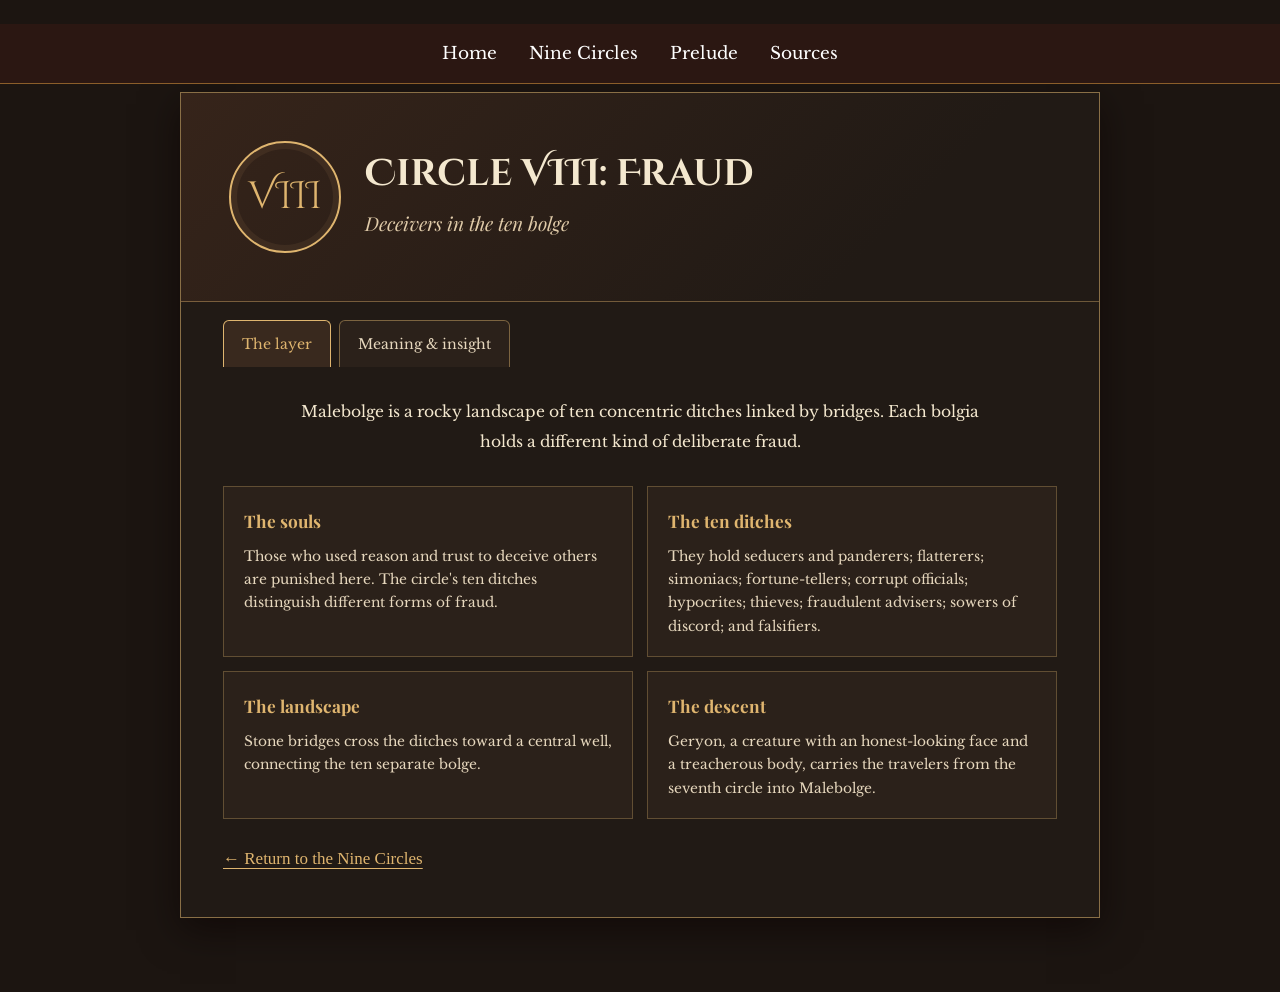
==== fraud.html @ 949bc93e "Add files via upload" ====
<!DOCTYPE html>
<html lang="en">
<head>
  <meta charset="UTF-8" />
  <meta name="viewport" content="width=device-width, initial-scale=1.0" />
  <title>Circle VIII: Fraud</title>
  <link rel="stylesheet" href="style.css" />
</head>
<body>
  <nav class="site-nav" aria-label="Main navigation">
    <ul>
      <li><a href="index.html">Home</a></li>
      <li><a href="index.html#circles">Nine Circles</a></li>
      <li><a href="index.html#prelude">Prelude</a></li>
      <li><a href="sources.html">Sources</a></li>
    </ul>
  </nav>

  <main>
    <section class="level-placeholders" aria-label="Circle VIII: Fraud">
      <article class="level-placeholder" aria-labelledby="circle-title" data-circle="fraud">
        <header class="circle-hero">
          <span class="circle-medallion" aria-hidden="true">VIII</span>
          <div>
            <h1 id="circle-title">Circle VIII: Fraud</h1>
            <p>Deceivers in the ten bolge</p>
          </div>
        </header>
        <div class="circle-content">
          <p>Malebolge is a rocky landscape of ten concentric ditches linked by bridges. Each bolgia holds a different kind of deliberate fraud.</p>
          <div class="circle-facts">
            <section class="circle-fact">
              <h2>The souls</h2>
              <p>Those who used reason and trust to deceive others are punished here. The circle's ten ditches distinguish different forms of fraud.</p>
            </section>
            <section class="circle-fact">
              <h2>The ten ditches</h2>
              <p>They hold seducers and panderers; flatterers; simoniacs; fortune-tellers; corrupt officials; hypocrites; thieves; fraudulent advisers; sowers of discord; and falsifiers.</p>
            </section>
            <section class="circle-fact">
              <h2>The landscape</h2>
              <p>Stone bridges cross the ditches toward a central well, connecting the ten separate bolge.</p>
            </section>
            <section class="circle-fact">
              <h2>The descent</h2>
              <p>Geryon, a creature with an honest-looking face and a treacherous body, carries the travelers from the seventh circle into Malebolge.</p>
            </section>
          </div>
          <a class="circle-back" href="index.html#circles">← Return to the Nine Circles</a>
        </div>
      </article>
    </section>
  </main>
  <script src="tabs.js" defer></script>
</body>
</html>
---- style.css ----
@import url('https://fonts.googleapis.com/css2?family=Playfair+Display:ital,wght@0,400;0,700;0,900;1,400;1,700&family=IM+Fell+English:ital@0;1&family=Cinzel+Decorative:wght@400;700&family=Libre+Baskerville:ital,wght@0,400;0,700;1,400&display=swap');
/*i love w3 schools oh my god actual lifesaver*/
:root {
  --parchment:       #ead8b8;
  --parchment-dark:  #d2b88a;
  --parchment-deep:  #9a7046;
  --ink:             #241811;
  --ink-faded:       #493326;
  --ink-light:       #68452c;
  --sepia:           #765136;
  --rust:            #8f3528;
  --rust-dark:       #63231d;
  --gold:            #b77c35;
  --gold-light:      #dfb56f;
  --cream:           #f4e8cf;
  --shadow:          rgba(10, 0, 0, 0.55);
  --shadow-light:    rgba(60, 5, 0, 0.25);
}

*, *::before, *::after {
  box-sizing: border-box;
  margin: 0;
  padding: 0;
}

html {
  scroll-behavior: smooth;
}

body {
  background-color: #1c1511;
  color: var(--ink);
  font-family: 'Libre Baskerville', Georgia, serif;
  font-size: 17px;
  line-height: 1.85;
  min-height: 100vh;
}

.page-wrapper {
  max-width: 960px;
  margin: 0 auto;
  padding: 40px 20px 80px;
}

.parchment {
  background-color: var(--parchment);
  background-image: url("data:image/svg+xml,%3Csvg xmlns='http://www.w3.org/2000/svg' width='400' height='400'%3E%3Cfilter id='noise'%3E%3CfeTurbulence type='fractalNoise' baseFrequency='0.9' numOctaves='4' stitchTiles='stitch'/%3E%3CfeColorMatrix type='saturate' values='0'/%3E%3C/svg%3E");
  border: 3px solid var(--parchment-deep);
  box-shadow:
    0 0 0 6px var(--sepia),
    0 0 0 10px var(--parchment-deep),
    8px 12px 40px var(--shadow),
    inset 0 0 80px rgba(212, 38, 15, 0.12);
  position: relative;
}

.parchment::before,
.parchment::after {
  content: '🜏';
  position: absolute;
  font-size: 28px;
  color: var(--gold);
  opacity: 0.7;
  line-height: 1;
}
.parchment::before { top: 14px; left: 18px; }
.parchment::after  { bottom: 14px; right: 18px; }

.masthead {
  text-align: center;
  padding: 50px 40px 30px;
  border-bottom: 3px double var(--parchment-deep);
  position: relative;
}

.masthead-rule {
  display: flex;
  align-items: center;
  gap: 12px;
  justify-content: center;
  margin-bottom: 18px;
}

.masthead-rule span {
  flex: 1;
  height: 2px;
  background: var(--sepia);
  opacity: 0.55;
  max-width: 180px;
}

.masthead-rule .ornament {
  font-size: 20px;
  color: var(--rust);
  flex: none;
}

.masthead-subtitle {
  font-family: 'IM Fell English', serif;
  font-style: italic;
  font-size: 1rem;
  color: var(--sepia);
  letter-spacing: 0.08em;
  margin-bottom: 14px;
  text-transform: none;
}

.masthead h1 {
  font-family: 'Cinzel Decorative', serif;
  font-size: clamp(1.6rem, 4vw, 2.7rem);
  font-weight: 700;
  color: var(--rust-dark);
  line-height: 1.2;
  letter-spacing: 0.08em;
  margin-top: 30px;
  text-shadow: 1px 2px 0px var(--parchment-dark), 2px 3px 6px var(--shadow-light);
  margin-bottom: 10px;
}

.masthead h2 {
  font-family: 'Playfair Display', serif;
  font-size: clamp(1rem, 2.5vw, 1.35rem);
  font-weight: 400;
  font-style: italic;
  color: var(--ink-light);
  margin-bottom: 22px;
  letter-spacing: 0.03em;
}

.masthead-date {
  font-family: 'IM Fell English', serif;
  font-size: 0.88rem;
  color: var(--sepia);
  letter-spacing: 0.12em;
  text-transform: uppercase;
}

.toc {
  margin: 0 40px;
  padding: 20px 30px;
  border-top: 1px solid var(--parchment-deep);
  border-bottom: 1px solid var(--parchment-deep);
  background: rgba(212, 38, 15, 0.08);
}

.toc-title {
  font-family: 'Playfair Display', serif;
  font-size: 0.8rem;
  font-weight: 700;
  letter-spacing: 0.2em;
  text-transform: uppercase;
  color: var(--rust);
  text-align: center;
  margin-bottom: 12px;
}

.toc-list {
  list-style: none;
  display: flex;
  flex-wrap: wrap;
  justify-content: center;
  gap: 6px 24px;
}

.toc-list li a {
  font-family: 'IM Fell English', serif;
  font-style: italic;
  font-size: 0.92rem;
  color: var(--rust);
  text-decoration: none;
  transition: color 0.2s;
}

.toc-list li a:hover {
  color: var(--gold);
  text-decoration: underline;
}

.toc-list li::after {
  content: ' ·';
  color: var(--parchment-deep);
}
.toc-list li:last-child::after { content: ''; }

.content {
  padding: 40px 55px 50px;
}

.epigraph {
  text-align: center;
  margin: 0 0 42px;
  padding: 24px 30px;
  border-top: 2px solid var(--parchment-deep);
  border-bottom: 2px solid var(--parchment-deep);
  position: relative;
}

.epigraph::before {
  content: '"';
  position: absolute;
  top: -24px;
  left: 50%;
  transform: translateX(-50%);
  font-family: 'Playfair Display', serif;
  font-size: 60px;
  color: var(--rust);
  line-height: 1;
  background: var(--parchment);
  padding: 0 10px;
}

.epigraph p {
  font-family: 'Playfair Display', serif;
  font-size: 1.15rem;
  font-style: italic;
  color: var(--ink-faded);
  line-height: 1.7;
  margin-bottom: 8px;
}

.epigraph cite {
  font-family: 'IM Fell English', serif;
  font-size: 0.82rem;
  color: var(--sepia);
  letter-spacing: 0.1em;
}

.section {
  margin-bottom: 50px;
  animation: fadeIn 0.8s ease both;
}

.section:nth-child(2) { animation-delay: 0.1s; }
.section:nth-child(3) { animation-delay: 0.2s; }
.section:nth-child(4) { animation-delay: 0.3s; }
.section:nth-child(5) { animation-delay: 0.4s; }
.section:nth-child(6) { animation-delay: 0.5s; }

@keyframes fadeIn {
  from { opacity: 0; transform: translateY(12px); }
  to   { opacity: 1; transform: translateY(0); }
}

.section-header {
  display: flex;
  align-items: center;
  gap: 14px;
  margin-bottom: 22px;
}

.section-header-line {
  flex: 1;
  height: 1px;
  background: var(--parchment-deep);
}

.section h2 {
  font-family: 'Playfair Display', serif;
  font-size: clamp(1.2rem, 2.5vw, 1.55rem);
  font-weight: 700;
  color: var(--rust);
  text-align: center;
  letter-spacing: 0.03em;
  white-space: nowrap;
}

.section-number {
  display: block;
  font-family: 'IM Fell English', serif;
  font-size: 0.72rem;
  font-style: italic;
  color: var(--sepia);
  letter-spacing: 0.15em;
  text-align: center;
  margin-bottom: 4px;
}

p {
  font-family: 'Libre Baskerville', Georgia, serif;
  font-size: 0.97rem;
  color: var(--ink-faded);
  line-height: 1.95;
  margin-bottom: 18px;
  text-align: justify;
  hyphens: auto;
}


.divider {
  text-align: center;
  margin: 36px 0;
  color: var(--sepia);
  font-size: 1.1rem;
  letter-spacing: 0.5em;
  opacity: 0.7;
}

.divider::before,
.divider::after {
  content: '';
  display: inline-block;
  width: 80px;
  height: 1px;
  background: var(--parchment-deep);
  vertical-align: middle;
  margin: 0 16px;
}

.pull-quote {
  margin: 28px 0;
  padding: 20px 28px;
  border-left: 4px solid var(--rust);
  background: rgba(212, 38, 15, 0.07);
  position: relative;
}

.pull-quote p {
  font-family: 'Playfair Display', serif;
  font-size: 1.05rem;
  font-style: italic;
  color: var(--rust);
  margin: 0;
}

.pull-quote p::first-letter { all: unset; }

.infobox-left {
  float: left;
  width: 46%;
  margin: 0 1.5% 24px;
  padding: 20px;
  border: 2px solid var(--parchment-deep);
  background: var(--parchment);
  box-shadow: 3px 4px 12px var(--shadow-light);
}

.infobox-right {
  float: right;
  width: 46%;
  margin: 0 1.5% 24px;
  padding: 20px;
  border: 2px solid var(--parchment-deep);
  background: var(--parchment);
  box-shadow: 3px 4px 12px var(--shadow-light);
}

.infobox {
  float: none;
  width: 46%;
  margin: 0 1.5% 24px;
  padding: 20px;
  border: 2px solid var(--parchment-deep);
  background: var(--parchment);
  box-shadow: 3px 4px 12px var(--shadow-light);
}




ul.styled, ol.styled {
  margin: 0 0 20px 24px;
  color: var(--ink-faded);
}

ul.styled li, ol.styled li {
  font-size: 0.95rem;
  line-height: 1.8;
  margin-bottom: 6px;
  padding-left: 6px;
}



.footer {
  text-align: center;
  padding: 28px 40px 36px;
  border-top: 3px double var(--parchment-deep);
  background: rgba(212, 38, 15, 0.06);
}

.footer p {
  font-family: 'IM Fell English', serif;
  font-style: italic;
  font-size: 0.82rem;
  color: var(--sepia);
  margin: 0;
  text-align: center;
  letter-spacing: 0.05em;
}
.footer p::first-letter { all: unset; }

.footer-ornament {
  display: block;
  font-size: 1.4rem;
  color: var(--rust);
  margin-bottom: 10px;
  opacity: 0.7;
}


.clearfix::after {
  content: '';
  display: table;
  clear: both;
}

@media (max-width: 700px) {
  .content {
    padding: 28px 22px 36px;
  }

  .masthead {
    padding: 36px 22px 22px;
  }

  .toc {
    margin: 0 12px;
    padding: 16px 14px;
  }

  .infobox-left,
  .infobox-right,
  .infobox {
    float: none;
    width: 100%;
    margin: 0 0 24px;
  }

  .masthead h1 {
    letter-spacing: 0.01em;
  }

  .section h2 {
    font-size: 1.1rem;
    white-space: normal;
  }

  .content > p:first-of-type::first-letter {
    font-size: 2.8em;
  }
}

.outline {
  font-size: 18px;
  color: #b88628;
}

ul {
  position: fixed;
  z-index: 5;
  top: 0;
  width: 100%;
  list-style-type: none;
  margin: 0;
  padding: 0;
  background-color: #2b1712;
  border-bottom: 1px solid rgba(255, 179, 71, 0.45);
}

ul li {
  float: left;
}

ul li a {
  display: block;
  color: white;
  text-align: center;
  padding: 14px 16px;
  text-decoration: none;
}

ul li a:hover {
  background-color: #48251b;
}

.site-nav {
  position: fixed;
  z-index: 8;
  top: 24px;
  width: 100%;
  min-height: 48px;
}

.site-nav ul {
  position: static;
  display: flex;
  justify-content: center;
  width: 100%;
  height: 100%;
}

.site-nav li {
  float: none;
}

.masthead {
  margin-top: 66px;
}

.hell-graph {
  width: min(100% - 32px, 920px);
  margin: 32px auto 64px;
  padding: 32px 24px;
  color: var(--cream);
  text-align: center;
  background: #21120f;
  border: 1px solid rgba(255, 140, 26, 0.55);
  box-shadow: 0 12px 36px var(--shadow);
}

.graph-kicker {
  margin: 0 0 6px;
  color: var(--gold-light);
  font-family: 'IM Fell English', serif;
  font-style: italic;
  letter-spacing: 0.12em;
  text-align: center;
}

.hell-graph h2 {
  color: var(--cream);
  font-family: 'Cinzel Decorative', serif;
  font-size: clamp(1.35rem, 4vw, 2rem);
  letter-spacing: 0.04em;
}

.graph-intro {
  max-width: 620px;
  margin: 12px auto 24px;
  color: #e8cba8;
  font-size: 0.9rem;
  text-align: center;
}

a {
  text-decoration: none;
}
.hell-levels {
  position: relative;
  isolation: isolate;
  display: flex;
  flex-direction: column;
  align-items: center;
  gap: 8px;
  width: 100%;
  list-style: none;
  margin: 0;
  padding: 0;
}

.hell-levels::before {
  position: absolute;
  z-index: -1;
  top: 28px;
  bottom: 28px;
  left: 50%;
  width: 2px;
  content: '';
  background: var(--gold-light);
  opacity: 0.8;
}

.hell-level {
  --inset: 0%;
  display: flex;
  align-items: center;
  justify-content: center;
  gap: 14px;
  width: calc(100% - var(--inset));
  min-height: 68px;
  padding: 10px 18px;
  border: 2px solid var(--gold-light);
  border-radius: 50% / 45%;
  background: #30221a;
  box-shadow: 0 4px 12px rgba(0, 0, 0, 0.35);
  transition: background-color 0.2s ease, border-color 0.2s ease;
}

.hell-level:hover {
  background: #482018;
  border-color: #ffd27a;
}

.hell-level-item {
  display: flex;
  justify-content: center;
  width: 100%;
}

.hell-level-item:nth-child(2) .hell-level { --inset: 4%; }
.hell-level-item:nth-child(3) .hell-level { --inset: 8%; }
.hell-level-item:nth-child(4) .hell-level { --inset: 12%; }
.hell-level-item:nth-child(5) .hell-level { --inset: 16%; }
.hell-level-item:nth-child(6) .hell-level { --inset: 20%; }
.hell-level-item:nth-child(7) .hell-level { --inset: 24%; }
.hell-level-item:nth-child(8) .hell-level { --inset: 28%; }
.hell-level-item:nth-child(9) .hell-level { --inset: 32%; }

.circle-number {
  display: grid;
  flex: 0 0 32px;
  width: 32px;
  height: 32px;
  place-items: center;
  border: 1px solid var(--gold-light);
  border-radius: 50%;
  color: var(--gold-light);
  font-family: 'Cinzel Decorative', serif;
  font-size: 0.78rem;
}

.circle-copy {
  display: flex;
  flex-direction: column;
  color: var(--cream);
  line-height: 1.4;
  text-align: left;
}

.circle-copy strong {
  color: #fff0cf;
  font-family: 'Playfair Display', serif;
  font-size: 1rem;
}

.circle-copy small {
  color: #edc8a3;
  font-family: 'Libre Baskerville', Georgia, serif;
  font-size: 0.72rem;
}

.graph-footnote {
  margin: 20px 0 0;
  color: var(--gold-light);
  font-family: 'IM Fell English', serif;
  font-style: italic;
  text-align: center;
}

.prelude-content {
  display: flow-root;
}

.infobox-left,
.infobox-right,
.infobox {
  color: var(--ink);
}

.infobox-left h3,
.infobox-right h3,
.infobox h3 {
  color: var(--rust-dark);
  font-family: 'Playfair Display', serif;
  margin-bottom: 12px;
  text-align: center;
}

.infobox-left p,
.infobox-right p,
.infobox p {
  color: var(--ink-faded);
  font-size: 0.88rem;
  line-height: 1.75;
}

.home-sources {
  margin-top: 16px;
  padding-top: 12px;
  border-top: 1px solid rgba(154, 112, 70, 0.45);
  font-size: 0.78rem !important;
}

.home-sources a {
  color: var(--rust-dark);
  text-underline-offset: 3px;
}

.level-placeholders {
  width: min(100% - 32px, 920px);
  margin: 92px auto 64px;
}

.level-placeholder {
  overflow: hidden;
  color: var(--cream);
  background: #211a15;
  border: 1px solid rgba(223, 181, 111, 0.55);
  box-shadow: 0 12px 36px var(--shadow);
}

.circle-hero {
  display: grid;
  grid-template-columns: auto 1fr;
  align-items: center;
  gap: 24px;
  padding: clamp(24px, 5vw, 48px);
  background: linear-gradient(135deg, #36241a, #211a15 75%);
  border-bottom: 1px solid rgba(223, 181, 111, 0.4);
}

.circle-medallion {
  display: grid;
  width: clamp(76px, 12vw, 112px);
  aspect-ratio: 1;
  place-items: center;
  border: 2px solid var(--gold-light);
  border-radius: 50%;
  color: var(--gold-light);
  font-family: 'Cinzel Decorative', serif;
  font-size: clamp(1.5rem, 4vw, 2.4rem);
  box-shadow: inset 0 0 0 6px rgba(223, 181, 111, 0.08);
}

.circle-hero h1 {
  margin: 0 0 8px;
  color: var(--cream);
  font-family: 'Cinzel Decorative', serif;
  font-size: clamp(1.5rem, 4vw, 2.3rem);
  line-height: 1.25;
}

.circle-hero p {
  margin: 0;
  color: #e0cba9;
  font-family: 'Playfair Display', serif;
  font-size: clamp(1rem, 2.5vw, 1.2rem);
  font-style: italic;
  text-align: left;
}

.circle-content {
  padding: clamp(22px, 5vw, 42px);
}

.circle-tabs {
  display: flex;
  gap: 8px;
  padding: 18px clamp(22px, 5vw, 42px) 0;
  background: #211a15;
}

.circle-tab {
  min-height: 46px;
  padding: 10px 18px;
  border: 1px solid rgba(223, 181, 111, 0.45);
  border-bottom: 0;
  border-radius: 6px 6px 0 0;
  background: #2b211a;
  color: #e6d7bd;
  cursor: pointer;
  font: inherit;
  font-size: 0.88rem;
}

.circle-tab[aria-selected="true"] {
  border-color: var(--gold-light);
  background: #39291e;
  color: var(--gold-light);
}

.circle-tab:focus-visible {
  outline: 2px solid var(--cream);
  outline-offset: 3px;
}

.circle-tab-panel[hidden] {
  display: none;
}

.circle-tab-panel .circle-content {
  padding-top: 30px;
}

.insight-copy {
  max-width: 760px;
  margin: 0 auto;
}

.insight-kicker {
  margin-bottom: 8px;
  color: var(--gold-light);
  font-family: 'IM Fell English', serif;
  font-size: 0.9rem;
  font-style: italic;
  letter-spacing: 0.08em;
  text-align: center;
  text-transform: uppercase;
}

.insight-copy h2 {
  margin-bottom: 20px;
  color: var(--cream);
  font-family: 'Playfair Display', serif;
  font-size: clamp(1.35rem, 3vw, 1.8rem);
  text-align: center;
}

.insight-copy > p:not(.insight-kicker) {
  margin: 0 0 16px;
  color: #e6d7bd;
  font-size: 0.94rem;
  line-height: 1.85;
}

.reread-prompt {
  max-width: 760px;
  margin: 28px auto;
  padding: 20px 22px;
  border-left: 3px solid var(--gold-light);
  background: #2b211a;
}

.reread-prompt h3,
.reread-prompt h3 {
  margin-bottom: 8px;
  color: var(--gold-light);
  font-family: 'Playfair Display', serif;
  font-size: 1rem;
}

.reread-prompt p {
  color: #e6d7bd;
  font-size: 0.82rem;
  line-height: 1.7;
}

.circle-sources-link {
  margin: 28px auto 0;
  text-align: center;
}

.circle-sources-link a {
  color: var(--gold-light);
  font-family: 'IM Fell English', serif;
  text-underline-offset: 4px;
}

.circle-sources-link a:hover,
.circle-sources-link a:focus-visible {
  color: var(--cream);
}

.sources-page {
  width: min(100% - 32px, 920px);
  margin: 96px auto 64px;
  padding: clamp(22px, 5vw, 48px);
  color: var(--cream);
  background: #211a15;
  border: 1px solid rgba(223, 181, 111, 0.55);
  box-shadow: 0 12px 36px var(--shadow);
}

.sources-header {
  margin-bottom: 28px;
  padding-bottom: 24px;
  border-bottom: 1px solid rgba(223, 181, 111, 0.4);
  text-align: center;
}

.sources-header h1 {
  margin-bottom: 12px;
  color: var(--gold-light);
  font-family: 'Cinzel Decorative', serif;
  font-size: clamp(1.5rem, 4vw, 2.2rem);
  line-height: 1.35;
}

.sources-header > p:last-child {
  max-width: 700px;
  margin: 0 auto;
  color: #e6d7bd;
  font-size: 0.9rem;
}

.source-entry {
  padding: 18px 0;
  scroll-margin-top: 24px;
}

.source-entry h2 {
  margin-bottom: 8px;
  color: var(--gold-light);
  font-family: 'Playfair Display', serif;
  font-size: 1.1rem;
}

.source-entry ul {
  position: static;
  width: auto;
  margin: 0;
  padding-left: 20px;
  background: transparent;
  border: 0;
  list-style-type: disc;
}

.source-entry li {
  float: none;
  padding: 4px 0;
  color: #e6d7bd;
  font-size: 0.85rem;
  line-height: 1.75;
}

.source-entry a {
  display: inline;
  padding: 0;
  color: var(--cream);
  text-align: left;
  text-underline-offset: 3px;
}

.source-entry a:hover,
.source-entry a:focus-visible {
  color: var(--gold-light);
}

.circle-content > p {
  max-width: 720px;
  margin: 0 auto 28px;
  color: var(--cream);
  text-align: center;
}

.circle-facts {
  display: grid;
  grid-template-columns: repeat(2, minmax(0, 1fr));
  gap: 14px;
}

.circle-fact {
  padding: 18px 20px;
  background: #2b211a;
  border: 1px solid rgba(223, 181, 111, 0.3);
}

.circle-fact h2 {
  margin-bottom: 8px;
  color: var(--gold-light);
  font-family: 'Playfair Display', serif;
  font-size: 1.08rem;
}

.circle-fact p {
  margin: 0;
  color: #e6d7bd;
  font-size: 0.86rem;
  line-height: 1.7;
  text-align: left;
}

.circle-back {
  display: inline-block;
  margin-top: 24px;
  color: var(--gold-light);
  font-family: 'IM Fell English', serif;
  text-decoration: underline;
  text-underline-offset: 4px;
}

.circle-back:hover,
.circle-back:focus-visible {
  color: var(--cream);
}

@media (max-width: 520px) {
  .site-nav ul li a {
    padding: 12px 10px;
    font-size: 0.85rem;
  }

  .hell-graph {
    padding: 26px 12px;
  }

  .hell-level {
    min-height: 64px;
    gap: 9px;
    padding: 8px 12px;
  }

  .circle-copy small {
    font-size: 0.65rem;
  }

  .circle-hero {
    grid-template-columns: 1fr;
    justify-items: center;
    text-align: center;
  }

  .circle-hero p {
    text-align: center;
  }

  .circle-facts {
    grid-template-columns: 1fr;
  }

  .circle-tabs {
    padding-right: 18px;
    padding-left: 18px;
  }

  .circle-tab {
    flex: 1;
    padding: 9px 10px;
    font-size: 0.78rem;
  }
}
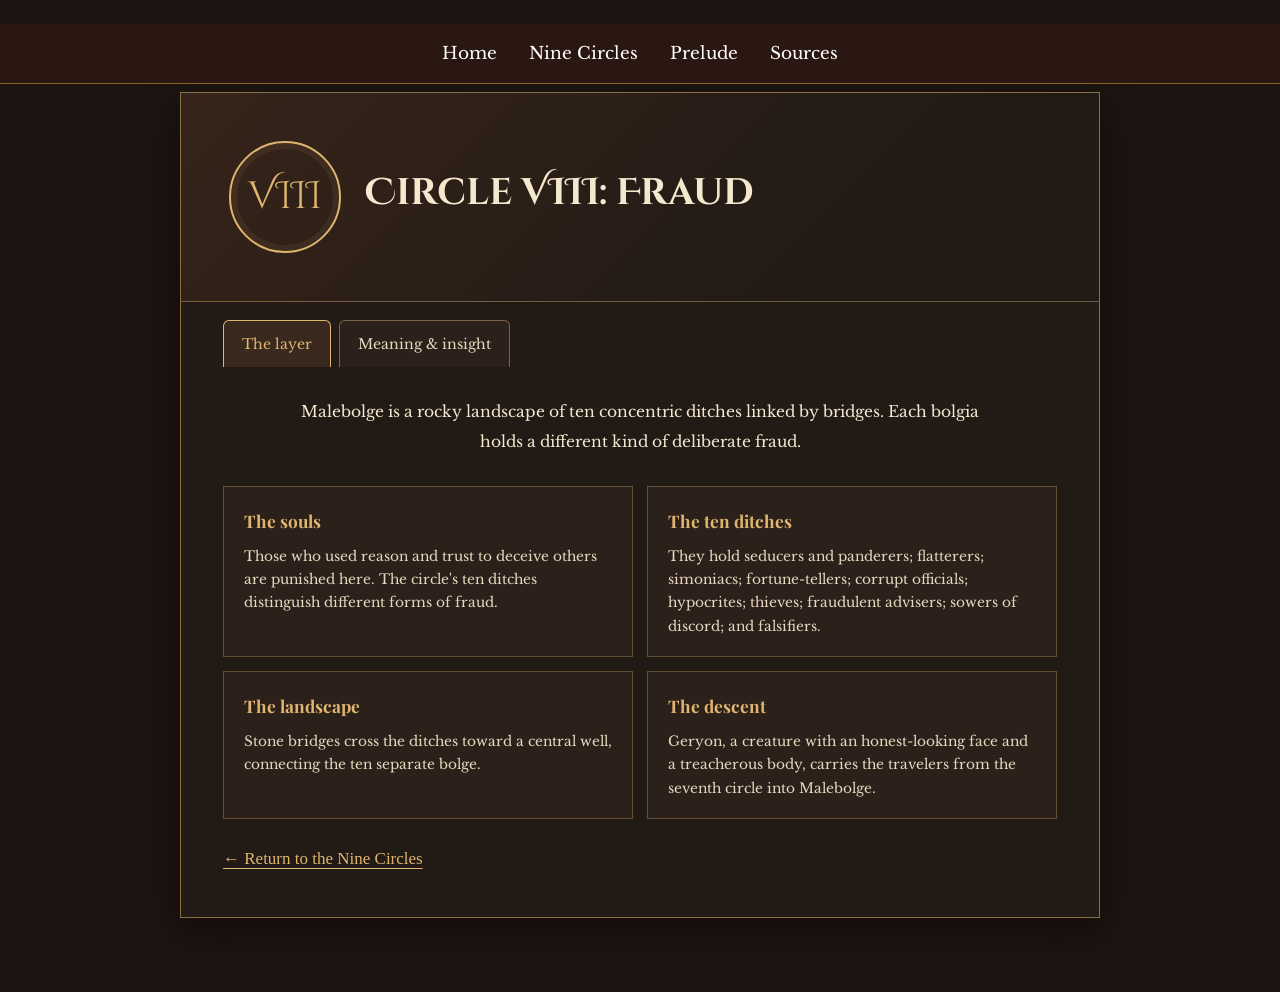
==== commit 0607e16d: "Add files via upload" ====
--- a/fraud.html
+++ b/fraud.html
@@ -23,7 +23,6 @@
           <span class="circle-medallion" aria-hidden="true">VIII</span>
           <div>
             <h1 id="circle-title">Circle VIII: Fraud</h1>
-            <p>Deceivers in the ten bolge</p>
           </div>
         </header>
         <div class="circle-content">
--- a/style.css
+++ b/style.css
@@ -1008,4 +1008,21 @@
     padding: 9px 10px;
     font-size: 0.78rem;
   }
+}
+
+/* Keep one readable font for body text while preserving the decorative page titles. */
+body,
+body * {
+  font-family: 'Libre Baskerville', Georgia, serif;
+}
+
+body *::before,
+body *::after {
+  font-family: 'Libre Baskerville', Georgia, serif;
+}
+
+.masthead h1,
+.circle-hero h1,
+.sources-header h1 {
+  font-family: 'Cinzel Decorative', serif;
 }
